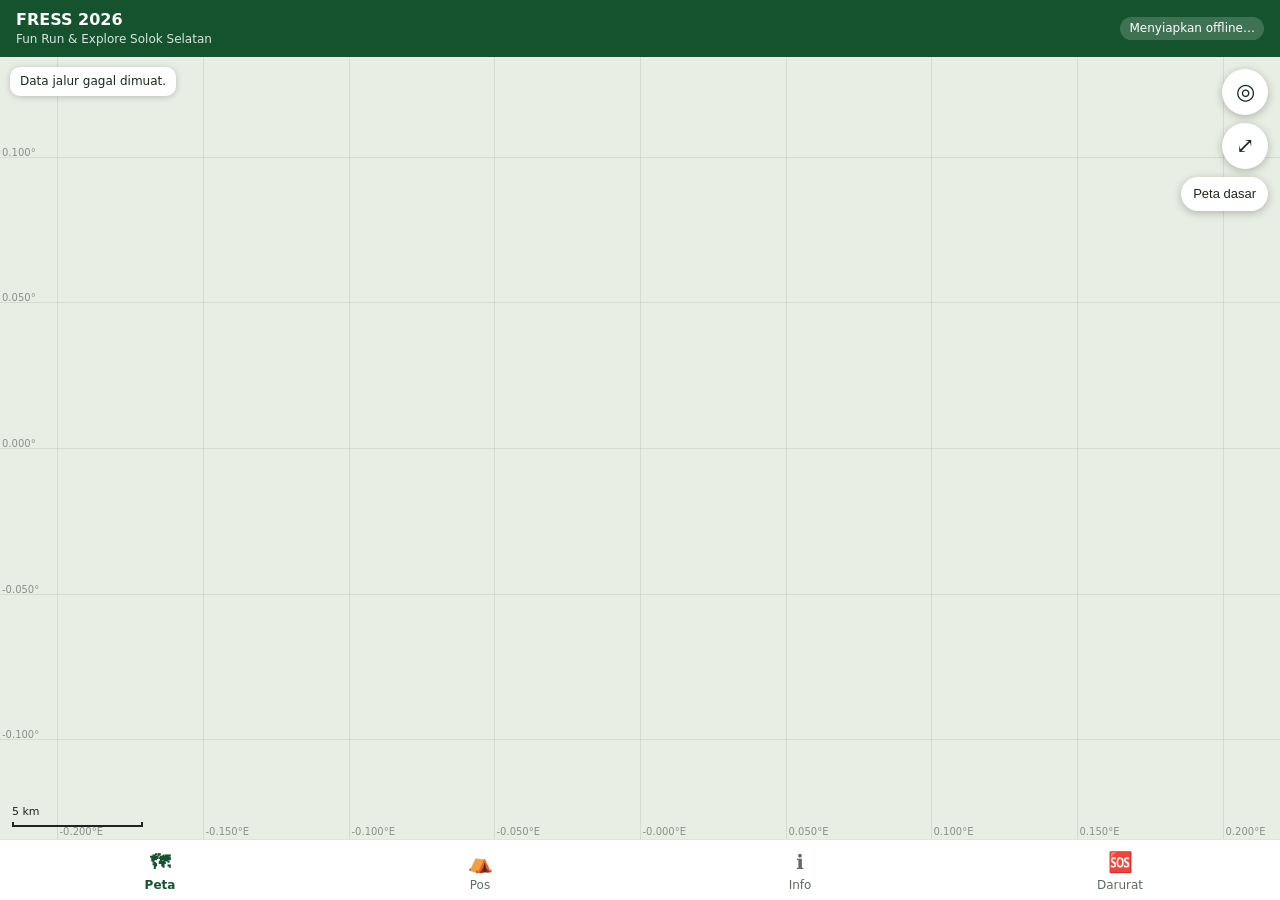
==== index.html @ 6f3eb23d "Add files via upload Commit" ====
<!doctype html>
<html lang="id">
<head>
<meta charset="utf-8">
<meta name="viewport" content="width=device-width, initial-scale=1, viewport-fit=cover">
<meta name="theme-color" content="#14532d">
<meta name="apple-mobile-web-app-capable" content="yes">
<meta name="apple-mobile-web-app-title" content="FRESS 2026">
<link rel="manifest" href="manifest.webmanifest">
<link rel="icon" href="icons/icon-192.png">
<link rel="apple-touch-icon" href="icons/icon-192.png">
<title>FRESS Solok Selatan 2026</title>
<link rel="stylesheet" href="style.css">
</head>
<body>
<header class="top">
  <div>
    <strong>FRESS 2026</strong>
    <span class="sub">Fun Run &amp; Explore Solok Selatan</span>
  </div>
  <span id="netBadge" class="badge">…</span>
</header>

<main>
  <!-- PETA -->
  <section id="tab-peta" class="tab active">
    <canvas id="map"></canvas>
    <div class="map-ui">
      <button id="btnLocate" class="fab" aria-label="Lokasi saya">◎</button>
      <button id="btnFit" class="fab" aria-label="Lihat semua jalur">⤢</button>
      <button id="btnTiles" class="fab small" aria-label="Peta dasar">Peta dasar</button>
    </div>
    <div id="legend" class="legend"></div>
    <div id="gpsCard" class="gps-card" hidden></div>
    <div id="scaleBar" class="scale"></div>
  </section>

  <!-- POS -->
  <section id="tab-pos" class="tab">
    <div class="pad">
      <h2>Pos &amp; titik penting</h2>
      <p class="hint">Jarak dihitung sepanjang jalur dari titik awal tiap rute. Ketuk untuk melihat di peta.</p>
      <div id="posList"></div>
    </div>
  </section>

  <!-- INFO -->
  <section id="tab-info" class="tab">
    <div class="pad">
      <h2>Jadwal</h2>
      <div class="card"><b>12 Desember 2026</b><br>Eksebisi Jalur Pendakian</div>
      <div class="card"><b>13 Desember 2026</b><br>Fun Trail Run</div>

      <h2>Jalur</h2>
      <div id="routeStats"></div>

      <h2>Bawa offline</h2>
      <p>Buka aplikasi ini sekali saat ada sinyal. Setelah muncul tulisan <b>“Siap offline”</b> di atas, aplikasi bisa dipakai tanpa sinyal. Di iPhone: Bagikan → Tambahkan ke Layar Utama. Di Android: menu ⋮ → Instal aplikasi.</p>
      <p><a class="btn" href="data/jalur_trail_kerinci_fress.gpx" download>Unduh GPX jalur</a></p>
      <p class="hint">GPX bisa diimpor ke Organic Maps, OsmAnd, atau Locus Map.</p>

      <h2>Perlu diketahui</h2>
      <div class="warn">
        <b>Data jalur ini hasil digitasi peta 1:50.000, bukan rekaman GPS.</b>
        Akurasinya sekitar ±50–100 m. Ada celah scan di jalur Bangunrejo (±800 m) dan Blok E (±900 m) yang disambung garis lurus (ditampilkan putus-putus). Di lapangan, ikuti marka jalur, petunjuk panitia, dan pemandu. Jarak sebenarnya biasanya lebih panjang dari angka di sini karena jalur asli berkelok.
      </div>
    </div>
  </section>

  <!-- DARURAT -->
  <section id="tab-darurat" class="tab">
    <div class="pad">
      <h2>Darurat</h2>
      <div id="sosCoords" class="card"></div>
      <div id="contacts"></div>
      <h3>Jika tersesat atau cedera</h3>
      <ul class="checks">
        <li>Berhenti, tetap tenang, dan jangan berpencar dari kelompok.</li>
        <li>Salin koordinat Anda di atas dan kirim ke panitia atau layanan darurat saat ada sinyal (SMS lebih mudah tembus daripada data).</li>
        <li>Kalau sinyal tidak ada, tetap di tempat yang terbuka dan mudah terlihat; tiga bunyi peluit berulang adalah tanda minta tolong.</li>
        <li>Hubungi petugas pos terdekat (lihat tab Pos).</li>
      </ul>
    </div>
  </section>
</main>

<nav class="tabs">
  <button data-tab="peta" class="on"><i>🗺</i>Peta</button>
  <button data-tab="pos"><i>⛺</i>Pos</button>
  <button data-tab="info"><i>ℹ️</i>Info</button>
  <button data-tab="darurat"><i>🆘</i>Darurat</button>
</nav>

<script src="config.js"></script>
<script src="app.js"></script>
</body>
</html>
---- style.css ----
:root{
  --bg:#f4f6f1; --card:#fff; --ink:#1b2a1f; --mute:#5d6b60; --line:#dfe5da;
  --brand:#14532d; --brand-ink:#fff; --warn-bg:#fff4e0; --warn-line:#f0b95a;
}
@media (prefers-color-scheme: dark){
  :root{ --bg:#101612; --card:#19211b; --ink:#e8efe9; --mute:#9aab9e; --line:#2a352c; --warn-bg:#2b2112; --warn-line:#8a6420; }
}
*{box-sizing:border-box}
html,body{margin:0;height:100%;background:var(--bg);color:var(--ink);
  font:16px/1.45 system-ui,-apple-system,"Segoe UI",Roboto,sans-serif;-webkit-text-size-adjust:100%}
body{display:flex;flex-direction:column;overscroll-behavior:none}
.top{display:flex;justify-content:space-between;align-items:center;gap:8px;
  padding:calc(8px + env(safe-area-inset-top)) 16px 8px;background:var(--brand);color:var(--brand-ink)}
.top .sub{display:block;font-size:12px;opacity:.85}
.badge{font-size:12px;padding:3px 9px;border-radius:99px;background:rgba(255,255,255,.18);white-space:nowrap}
.badge.ok{background:#bbf7d0;color:#14532d}
.badge.off{background:#fde68a;color:#78350f}
main{flex:1;position:relative;min-height:0}
.tab{display:none;position:absolute;inset:0;overflow:auto}
.tab.active{display:block}
#tab-peta{overflow:hidden;background:#e9eee4}
#map{width:100%;height:100%;display:block;touch-action:none}
.map-ui{position:absolute;right:12px;top:12px;display:flex;flex-direction:column;gap:8px;align-items:flex-end}
.fab{width:46px;height:46px;border-radius:50%;border:0;background:var(--card);color:var(--ink);
  font-size:22px;box-shadow:0 2px 8px rgba(0,0,0,.25);cursor:pointer}
.fab.small{width:auto;height:34px;border-radius:17px;padding:0 12px;font-size:13px}
.fab.on{background:var(--brand);color:#fff}
.legend{position:absolute;left:10px;top:10px;background:color-mix(in srgb,var(--card) 92%,transparent);
  border-radius:10px;padding:6px 10px;font-size:12px;box-shadow:0 1px 6px rgba(0,0,0,.2)}
.legend div{display:flex;align-items:center;gap:6px;margin:2px 0}
.legend i{display:inline-block;width:18px;height:4px;border-radius:2px}
.legend i.dash{background:repeating-linear-gradient(90deg,#444 0 4px,transparent 4px 7px)!important}
.gps-card{position:absolute;left:10px;right:10px;bottom:10px;background:var(--card);border-radius:14px;
  padding:10px 12px;box-shadow:0 2px 12px rgba(0,0,0,.3);font-size:14px}
.gps-card b{font-size:15px}
.gps-card .off{color:#b45309;font-weight:600}
.scale{position:absolute;left:12px;bottom:12px;font-size:11px;color:#222;pointer-events:none}
.gps-card:not([hidden]) ~ .scale{bottom:112px}
.scale i{display:block;height:5px;border:2px solid #222;border-top:0;margin-top:2px}
.pad{padding:14px 16px 24px;max-width:720px;margin:0 auto}
h2{font-size:18px;margin:20px 0 8px}
h3{font-size:15px;margin:18px 0 6px}
.hint{color:var(--mute);font-size:13px;margin:4px 0 10px}
.card{background:var(--card);border:1px solid var(--line);border-radius:12px;padding:10px 12px;margin:8px 0}
.warn{background:var(--warn-bg);border:1px solid var(--warn-line);border-radius:12px;padding:10px 12px;font-size:14px}
.btn{display:inline-block;background:var(--brand);color:#fff;text-decoration:none;border:0;
  border-radius:10px;padding:10px 16px;font-size:15px;cursor:pointer}
.btn.ghost{background:transparent;color:var(--brand);border:1px solid var(--brand)}
@media (prefers-color-scheme: dark){ .btn.ghost{color:#86efac;border-color:#86efac} }
.group{margin:14px 0 4px;font-weight:700;display:flex;align-items:center;gap:8px}
.group i{width:14px;height:14px;border-radius:50%;display:inline-block}
.row{display:flex;justify-content:space-between;gap:10px;width:100%;text-align:left;background:var(--card);
  border:1px solid var(--line);border-radius:10px;padding:10px 12px;margin:6px 0;color:var(--ink);font:inherit;cursor:pointer}
.row small{color:var(--mute);display:block}
.row .km{font-variant-numeric:tabular-nums;font-weight:600;white-space:nowrap}
.stat{display:flex;justify-content:space-between;gap:8px}
.checks{padding-left:20px}
.checks li{margin:6px 0}
.sos .num{display:flex;justify-content:space-between;align-items:center;gap:8px}
a.call{background:#b91c1c;color:#fff;text-decoration:none;border-radius:10px;padding:8px 14px;font-weight:700}
.tabs{display:flex;background:var(--card);border-top:1px solid var(--line);padding-bottom:env(safe-area-inset-bottom)}
.tabs button{flex:1;border:0;background:none;color:var(--mute);padding:8px 0 6px;font:inherit;font-size:12px;cursor:pointer}
.tabs button i{display:block;font-style:normal;font-size:20px}
.tabs button.on{color:var(--brand);font-weight:700}
@media (prefers-color-scheme: dark){ .tabs button.on{color:#86efac} }
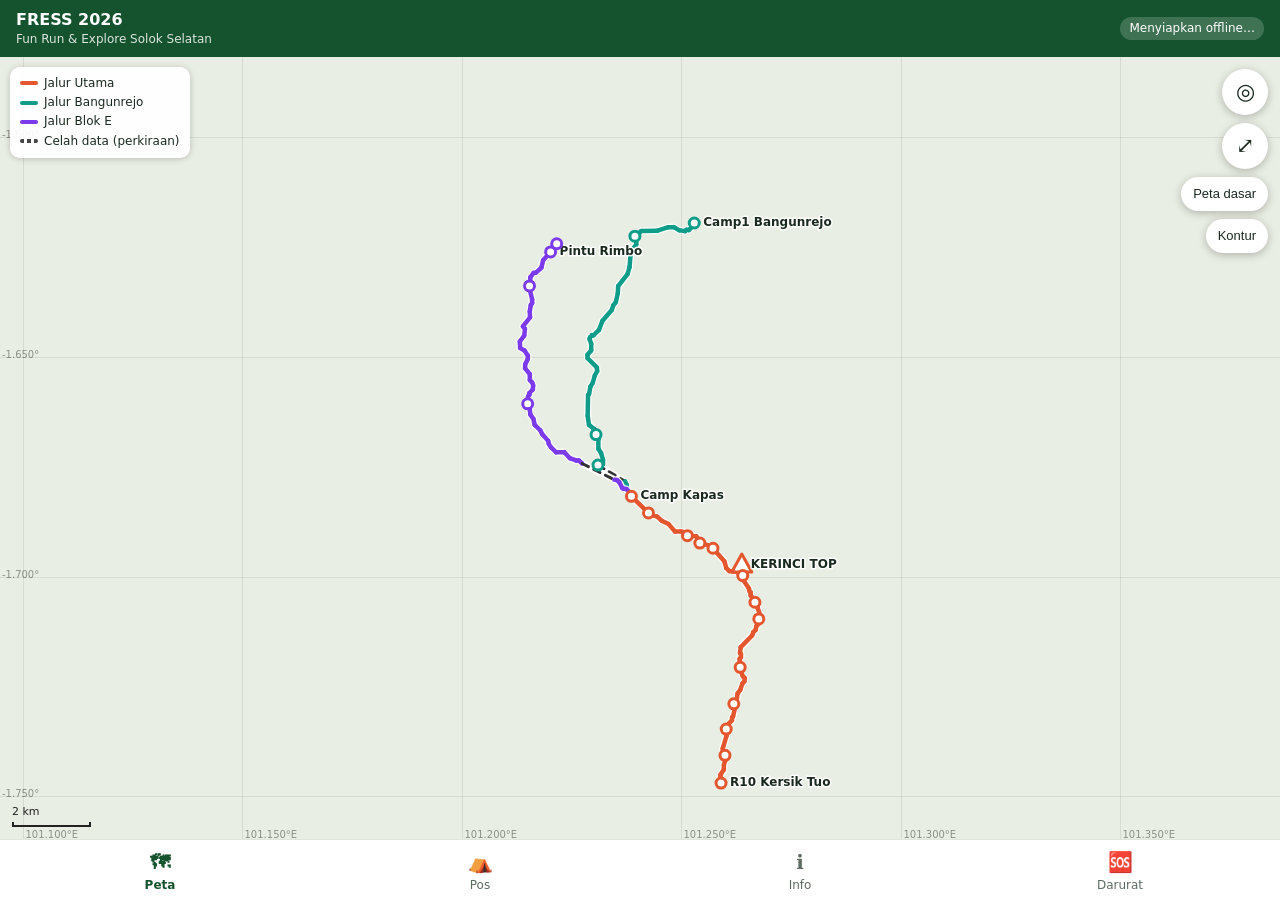
==== commit 6a670b36: "Add contour button to map UI Add a contour button to the map UI and ensure proper formatting." ====
--- a/index.html
+++ b/index.html
@@ -29,6 +29,7 @@
       <button id="btnLocate" class="fab" aria-label="Lokasi saya">◎</button>
       <button id="btnFit" class="fab" aria-label="Lihat semua jalur">⤢</button>
       <button id="btnTiles" class="fab small" aria-label="Peta dasar">Peta dasar</button>
+      <button id="btnContour" class="fab small" aria-label="Kontur">Kontur</button>
     </div>
     <div id="legend" class="legend"></div>
     <div id="gpsCard" class="gps-card" hidden></div>
@@ -94,4 +95,5 @@
 <script src="config.js"></script>
 <script src="app.js"></script>
 </body>
-</html>
+  </html>
+  
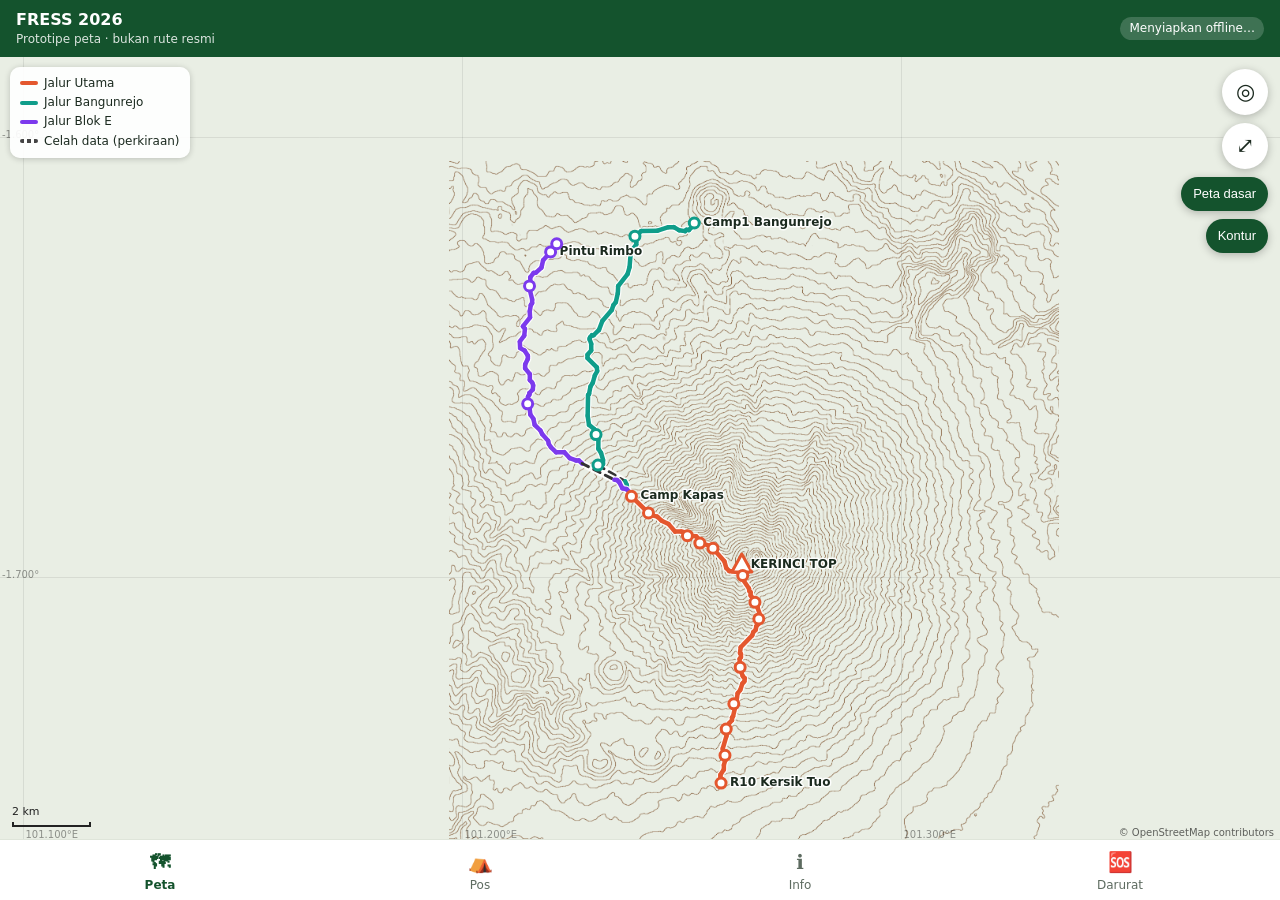
==== commit c7b82f08: "Revise title, instructions, and trail data details Updated title and subtitle for clarity. Enhanced " ====
--- a/index.html
+++ b/index.html
@@ -9,14 +9,14 @@
 <link rel="manifest" href="manifest.webmanifest">
 <link rel="icon" href="icons/icon-192.png">
 <link rel="apple-touch-icon" href="icons/icon-192.png">
-<title>FRESS Solok Selatan 2026</title>
+<title>FRESS Solok Selatan 2026 · Prototipe peta</title>
 <link rel="stylesheet" href="style.css">
 </head>
 <body>
 <header class="top">
   <div>
     <strong>FRESS 2026</strong>
-    <span class="sub">Fun Run &amp; Explore Solok Selatan</span>
+    <span class="sub">Prototipe peta · bukan rute resmi</span>
   </div>
   <span id="netBadge" class="badge">…</span>
 </header>
@@ -48,7 +48,9 @@
   <!-- INFO -->
   <section id="tab-info" class="tab">
     <div class="pad">
-      <h2>Jadwal</h2>
+      <div class="warn"><b>Prototipe.</b> Peta ini inisiatif pribadi, bukan peta atau rute resmi FRESS. Jalur yang tampil adalah jalur pendakian Kerinci dan belum tentu sama dengan rute acara. Rute dan pos resmi mengikuti penetapan panitia.</div>
+
+      <h2>Jadwal FRESS</h2>
       <div class="card"><b>12 Desember 2026</b><br>Eksebisi Jalur Pendakian</div>
       <div class="card"><b>13 Desember 2026</b><br>Fun Trail Run</div>
 
@@ -56,14 +58,14 @@
       <div id="routeStats"></div>
 
       <h2>Bawa offline</h2>
-      <p>Buka aplikasi ini sekali saat ada sinyal. Setelah muncul tulisan <b>“Siap offline”</b> di atas, aplikasi bisa dipakai tanpa sinyal. Di iPhone: Bagikan → Tambahkan ke Layar Utama. Di Android: menu ⋮ → Instal aplikasi.</p>
+      <p>Buka aplikasi ini sekali saat ada sinyal, lalu geser dan zoom petanya ke seluruh area jalur. Setelah muncul tulisan <b>“Siap offline”</b> di atas, aplikasi bisa dipakai tanpa sinyal. Peta dasar hanya tersedia di area yang sudah pernah dibuka saat online. Di iPhone: Bagikan → Tambahkan ke Layar Utama. Di Android: menu ⋮ → Instal aplikasi.</p>
       <p><a class="btn" href="data/jalur_trail_kerinci_fress.gpx" download>Unduh GPX jalur</a></p>
       <p class="hint">GPX bisa diimpor ke Organic Maps, OsmAnd, atau Locus Map.</p>
 
       <h2>Perlu diketahui</h2>
       <div class="warn">
-        <b>Data jalur ini hasil digitasi peta 1:50.000, bukan rekaman GPS.</b>
-        Akurasinya sekitar ±50–100 m. Ada celah scan di jalur Bangunrejo (±800 m) dan Blok E (±900 m) yang disambung garis lurus (ditampilkan putus-putus). Di lapangan, ikuti marka jalur, petunjuk panitia, dan pemandu. Jarak sebenarnya biasanya lebih panjang dari angka di sini karena jalur asli berkelok.
+        <b>Data jalur ini hasil digitasi peta kertas 1:50.000 yang diterima pada 2018, bukan rekaman GPS.</b>
+        Kondisi jalur di lapangan bisa sudah berubah. Akurasinya sekitar ±50–100 m. Ada celah scan di jalur Bangunrejo (±800 m) dan Blok E (±900 m) yang disambung garis lurus (ditampilkan putus-putus). Titik "Genangan Air" hanya perkiraan posisi. Di lapangan, ikuti marka jalur, petunjuk panitia, dan pemandu. Jarak sebenarnya biasanya lebih panjang dari angka di sini karena jalur asli berkelok.
       </div>
     </div>
   </section>
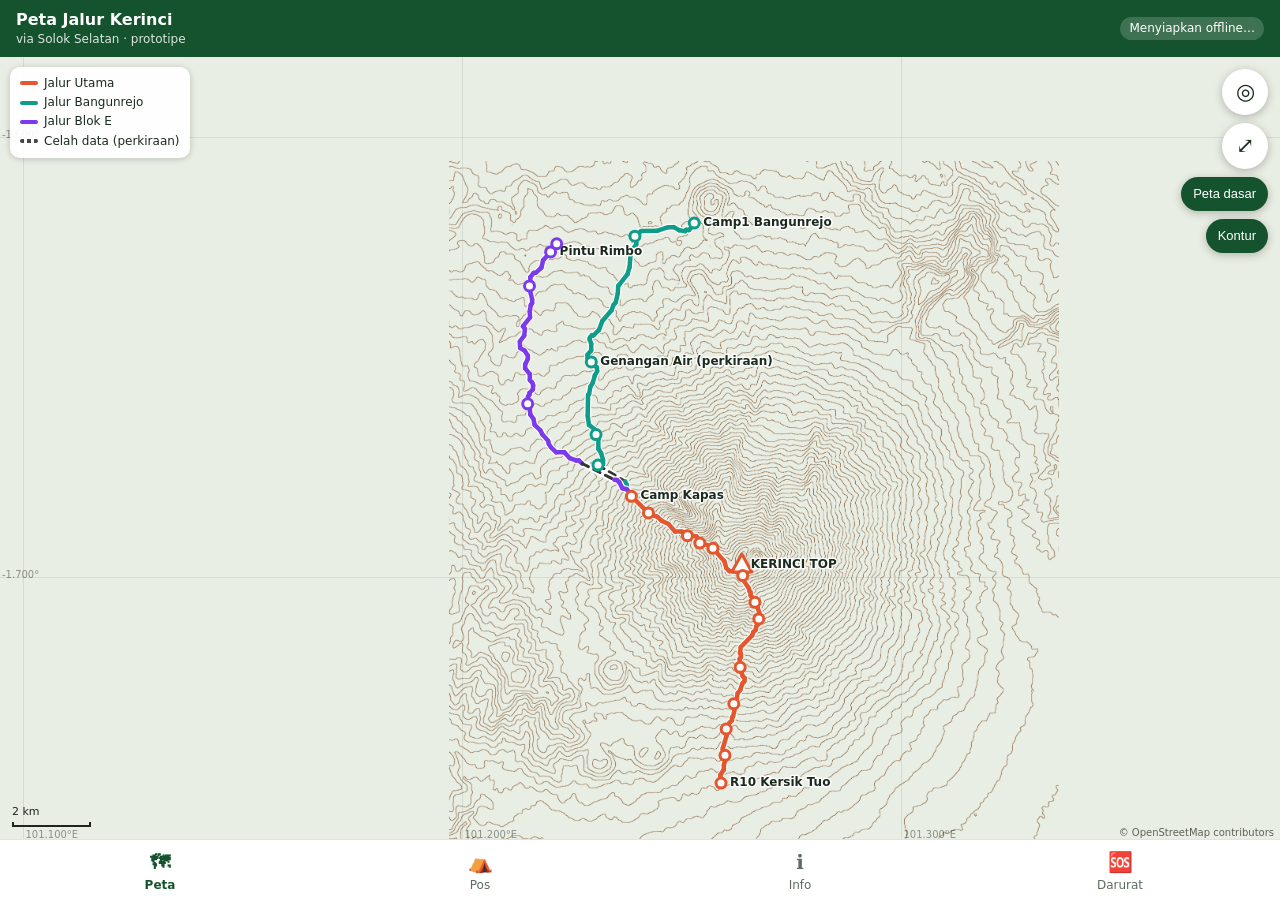
==== commit c9ed4603: "Update app title and description in index.html" ====
--- a/index.html
+++ b/index.html
@@ -5,18 +5,18 @@
 <meta name="viewport" content="width=device-width, initial-scale=1, viewport-fit=cover">
 <meta name="theme-color" content="#14532d">
 <meta name="apple-mobile-web-app-capable" content="yes">
-<meta name="apple-mobile-web-app-title" content="FRESS 2026">
+<meta name="apple-mobile-web-app-title" content="Peta Kerinci">
 <link rel="manifest" href="manifest.webmanifest">
 <link rel="icon" href="icons/icon-192.png">
 <link rel="apple-touch-icon" href="icons/icon-192.png">
-<title>FRESS Solok Selatan 2026 · Prototipe peta</title>
+<title>Peta Jalur Pendakian Kerinci via Solok Selatan · Prototipe</title>
 <link rel="stylesheet" href="style.css">
 </head>
 <body>
 <header class="top">
   <div>
-    <strong>FRESS 2026</strong>
-    <span class="sub">Prototipe peta · bukan rute resmi</span>
+    <strong>Peta Jalur Kerinci</strong>
+    <span class="sub">via Solok Selatan · prototipe</span>
   </div>
   <span id="netBadge" class="badge">…</span>
 </header>
@@ -48,11 +48,10 @@
   <!-- INFO -->
   <section id="tab-info" class="tab">
     <div class="pad">
-      <div class="warn"><b>Prototipe.</b> Peta ini inisiatif pribadi, bukan peta atau rute resmi FRESS. Jalur yang tampil adalah jalur pendakian Kerinci dan belum tentu sama dengan rute acara. Rute dan pos resmi mengikuti penetapan panitia.</div>
+      <div class="warn"><b>Prototipe.</b> Ini peta jalur pendakian Gunung Kerinci via Solok Selatan (jalur Utama, Bangunrejo, dan Blok E), dibuat sebagai inisiatif pribadi untuk membantu pendaki.</div>
 
-      <h2>Jadwal FRESS</h2>
-      <div class="card"><b>12 Desember 2026</b><br>Eksebisi Jalur Pendakian</div>
-      <div class="card"><b>13 Desember 2026</b><br>Fun Trail Run</div>
+      <h2>Tentang peta ini</h2>
+      <div class="card">Ide peta ini muncul dari persiapan FRESS (Fun Run &amp; Explore Solok Selatan) 12–13 Desember 2026. <b>Peta ini bukan peta resmi dan bukan rute acara FRESS.</b> Rute dan pos resmi acara mengikuti penetapan panitia.</div>
 
       <h2>Jalur</h2>
       <div id="routeStats"></div>
@@ -97,5 +96,5 @@
 <script src="config.js"></script>
 <script src="app.js"></script>
 </body>
-  </html>
-  
+        </html>
+        
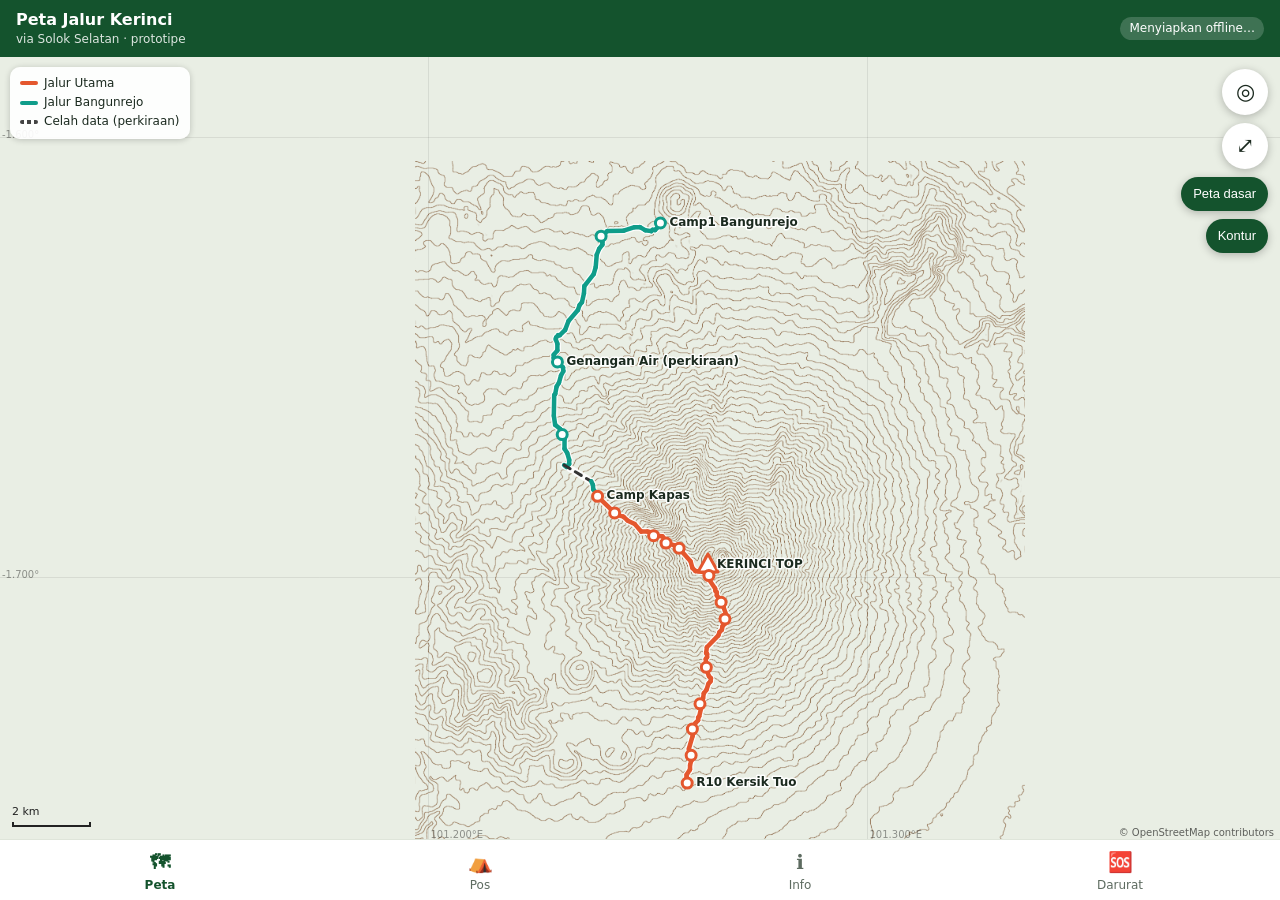
==== commit 68ef2f6c: "Update warning messages in index.html" ====
--- a/index.html
+++ b/index.html
@@ -48,7 +48,7 @@
   <!-- INFO -->
   <section id="tab-info" class="tab">
     <div class="pad">
-      <div class="warn"><b>Prototipe.</b> Ini peta jalur pendakian Gunung Kerinci via Solok Selatan (jalur Utama, Bangunrejo, dan Blok E), dibuat sebagai inisiatif pribadi untuk membantu pendaki.</div>
+      <div class="warn"><b>Prototipe.</b> Ini peta jalur pendakian Gunung Kerinci via Solok Selatan (jalur Bangunrejo menuju Camp Kapas, lalu jalur Utama ke puncak dan turun ke Kersik Tuo), dibuat sebagai inisiatif pribadi untuk membantu pendaki.</div>
 
       <h2>Tentang peta ini</h2>
       <div class="card">Ide peta ini muncul dari persiapan FRESS (Fun Run &amp; Explore Solok Selatan) 12–13 Desember 2026. <b>Peta ini bukan peta resmi dan bukan rute acara FRESS.</b> Rute dan pos resmi acara mengikuti penetapan panitia.</div>
@@ -64,7 +64,7 @@
       <h2>Perlu diketahui</h2>
       <div class="warn">
         <b>Data jalur ini hasil digitasi peta kertas 1:50.000 yang diterima pada 2018, bukan rekaman GPS.</b>
-        Kondisi jalur di lapangan bisa sudah berubah. Akurasinya sekitar ±50–100 m. Ada celah scan di jalur Bangunrejo (±800 m) dan Blok E (±900 m) yang disambung garis lurus (ditampilkan putus-putus). Titik "Genangan Air" hanya perkiraan posisi. Di lapangan, ikuti marka jalur, petunjuk panitia, dan pemandu. Jarak sebenarnya biasanya lebih panjang dari angka di sini karena jalur asli berkelok.
+        Kondisi jalur di lapangan bisa sudah berubah. Akurasinya sekitar ±50–100 m. Ada celah scan di jalur Bangunrejo (±800 m) yang disambung garis lurus (ditampilkan putus-putus). Titik "Genangan Air" hanya perkiraan posisi. Di lapangan, ikuti marka jalur, petunjuk panitia, dan pemandu. Jarak sebenarnya biasanya lebih panjang dari angka di sini karena jalur asli berkelok.
       </div>
     </div>
   </section>
@@ -96,5 +96,5 @@
 <script src="config.js"></script>
 <script src="app.js"></script>
 </body>
-        </html>
-        
+  </html>
+  
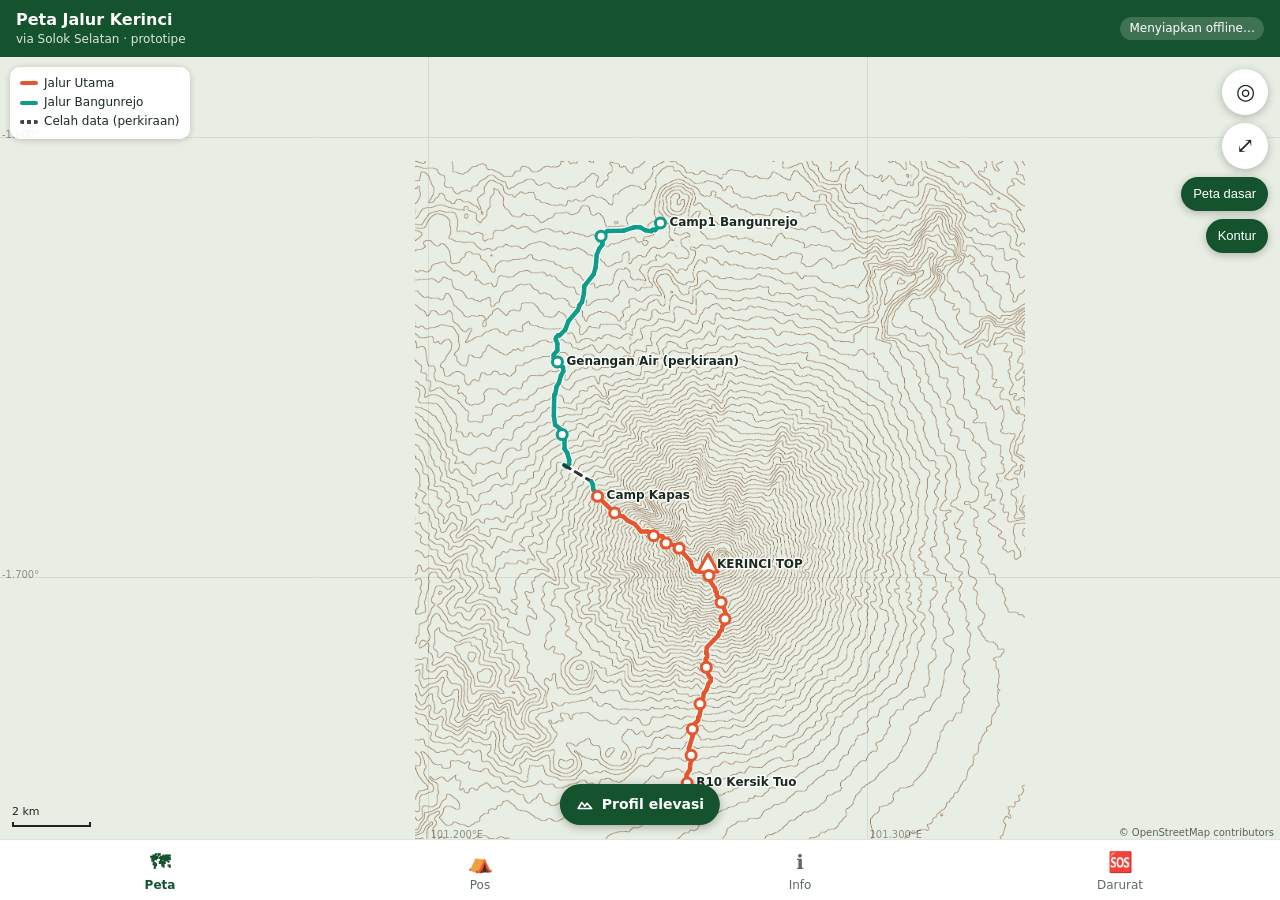
==== commit 26d6c23f: "Implement elevation profile feature in index.html Added elevation profile toggle button and function" ====
--- a/index.html
+++ b/index.html
@@ -11,6 +11,34 @@
 <link rel="apple-touch-icon" href="icons/icon-192.png">
 <title>Peta Jalur Pendakian Kerinci via Solok Selatan · Prototipe</title>
 <link rel="stylesheet" href="style.css">
+<style>
+  /* === PROFIL ELEVASI (tambahan) === */
+  #profilToggle {
+    position: absolute; left: 50%; transform: translateX(-50%); bottom: 14px; z-index: 30;
+    display: flex; align-items: center; gap: 8px; padding: 10px 16px; border: 0;
+    border-radius: 999px; background: #14532d; color: #fff; font: inherit;
+    font-size: 14px; font-weight: 600; box-shadow: 0 2px 10px rgba(0,0,0,.3); cursor: pointer;
+  }
+  #profilToggle svg { width: 18px; height: 18px; }
+  #tab-peta.profil-open #profilToggle { display: none; }
+  #profilSheet {
+    position: absolute; left: 0; right: 0; bottom: 0; z-index: 40;
+    max-width: 640px; margin: 0 auto; background: #fbfbf8;
+    border-radius: 16px 16px 0 0; box-shadow: 0 -4px 18px rgba(0,0,0,.22);
+    transform: translateY(110%); transition: transform .22s ease; visibility: hidden;
+  }
+  #tab-peta.profil-open #profilSheet { transform: none; visibility: visible; }
+  @media (prefers-reduced-motion: reduce) { #profilSheet { transition: none; } }
+  #profilSheet .sheet-bar {
+    display: flex; justify-content: space-between; align-items: center;
+    padding: 10px 14px 0; font-size: 14px; font-weight: 650; color: #14301f;
+  }
+  #profilSheet .sheet-close {
+    border: 0; background: #e9ede6; color: #14301f; width: 30px; height: 30px;
+    border-radius: 50%; font-size: 18px; line-height: 1; cursor: pointer;
+  }
+  #profilSheet .kep { border-radius: 0; padding-top: 6px; padding-bottom: max(10px, env(safe-area-inset-bottom)); }
+</style>
 </head>
 <body>
 <header class="top">
@@ -34,6 +62,20 @@
     <div id="legend" class="legend"></div>
     <div id="gpsCard" class="gps-card" hidden></div>
     <div id="scaleBar" class="scale"></div>
+
+    <!-- PROFIL ELEVASI -->
+    <button id="profilToggle" type="button" aria-controls="profilSheet">
+      <svg viewBox="0 0 24 24" fill="none" stroke="currentColor" stroke-width="2.2"
+           stroke-linecap="round" stroke-linejoin="round" aria-hidden="true"><path d="M3 18l5-8 4 5 3-4 6 7z"/></svg>
+      Profil elevasi
+    </button>
+    <section id="profilSheet" aria-label="Profil elevasi jalur">
+      <div class="sheet-bar">
+        <span>Profil elevasi</span>
+        <button class="sheet-close" type="button" aria-label="Tutup profil elevasi">×</button>
+      </div>
+      <div id="profil"></div>
+    </section>
   </section>
 
   <!-- POS -->
@@ -95,6 +137,34 @@
 
 <script src="config.js"></script>
 <script src="app.js"></script>
+<script src="elevation-profile.js"></script>
+<script>
+/* === PROFIL ELEVASI (tambahan) ===
+   Peta Anda berupa <canvas> sendiri, jadi penanda posisi dikirim lewat event:
+   'kep:hover' {lat, lon, dist, ele, grade} dan 'kep:leave'.
+   app.js perlu mendengarkan dua event ini untuk menggambar titik di kanvas. */
+(function () {
+  var tab = document.getElementById('tab-peta'), mounted = false;
+  function open() {
+    tab.classList.add('profil-open');
+    if (!mounted) {
+      mounted = true;
+      KerinciElevation.mount({
+        container: '#profil',
+        gpxUrl: 'data/jalur_trail_kerinci_fress.gpx',
+        onHover: function (p) { window.dispatchEvent(new CustomEvent('kep:hover', { detail: p })); },
+        onLeave: function () { window.dispatchEvent(new CustomEvent('kep:leave')); }
+      });
+    }
+  }
+  function close() {
+    tab.classList.remove('profil-open');
+    window.dispatchEvent(new CustomEvent('kep:leave'));
+  }
+  document.getElementById('profilToggle').addEventListener('click', open);
+  document.querySelector('#profilSheet .sheet-close').addEventListener('click', close);
+})();
+</script>
 </body>
-  </html>
+    </html>
   
